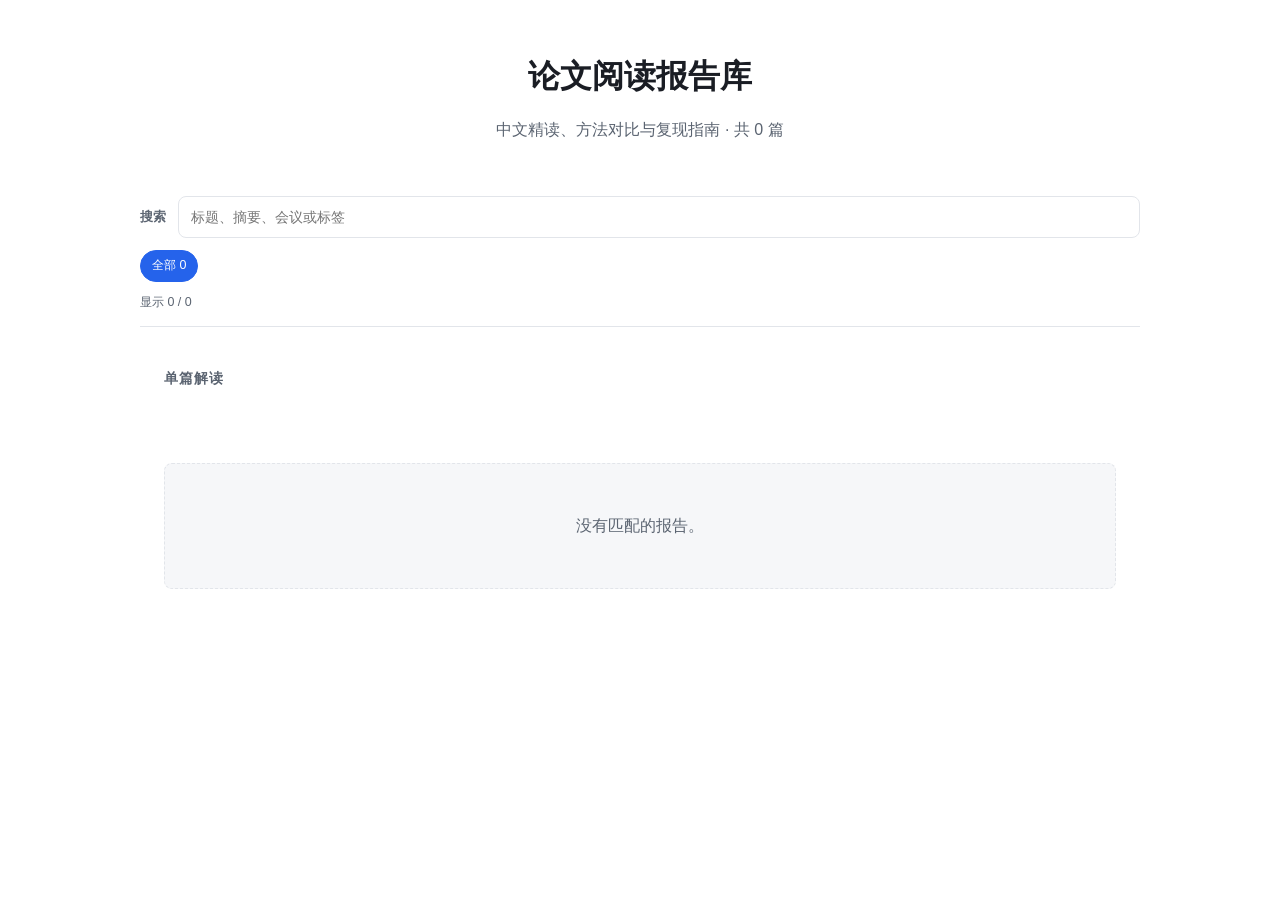
==== index.html @ 9fa0a8b4 "Initialize searchable paper reading reports" ====
<!DOCTYPE html>
<!--
  Generated by scripts/build_index.py from metadata in reports/*.html.
  To edit a report's tags, change its <meta name="paper-tags"> value and rebuild.
-->
<html lang="zh-CN">
<head>
<meta charset="utf-8">
<meta name="viewport" content="width=device-width, initial-scale=1">
<meta name="topic-title" content="论文阅读报告库">
<meta name="topic-description" content="中文精读、方法对比与复现指南">
<title>论文阅读报告库 — Paper Reading 索引</title>
<link rel="stylesheet" href="assets/style.css">
</head>
<body>

<header class="hero">
  <h1>论文阅读报告库</h1>
  <p>中文精读、方法对比与复现指南 · 共 0 篇</p>
</header>

<main class="index-wrap">
  <section class="index-tools" aria-label="报告检索">
    <label class="search-box">
      <span class="search-label">搜索</span>
      <input id="paper-search" type="search" placeholder="标题、摘要、会议或标签" autocomplete="off">
    </label>
    <div class="tag-filters" id="tag-filters" aria-label="按标签筛选"></div>
    <div class="result-count" id="result-count" aria-live="polite"></div>
  </section>

  <section id="comparison-section" hidden>
    <h2 class="section-title">对比解读</h2>
    <div class="card-grid comparison-grid">

    </div>
  </section>

  <section>
    <h2 class="section-title">单篇解读</h2>
    <div class="card-grid" id="paper-grid">

    </div>
    <p class="empty-results" id="empty-results" hidden>没有匹配的报告。</p>
  </section>
</main>

<script>
(() => {
  const cards = [...document.querySelectorAll('#paper-grid .paper-card')];
  const search = document.getElementById('paper-search');
  const filters = document.getElementById('tag-filters');
  const count = document.getElementById('result-count');
  const empty = document.getElementById('empty-results');
  const tagCounts = new Map();
  let activeTag = '';

  const normalize = value => value.trim().toLocaleLowerCase('zh-CN');
  for (const card of cards) {
    card._tags = card.dataset.tags.split('|').map(tag => tag.trim()).filter(Boolean);
    card._search = normalize([
      card.dataset.title,
      card.dataset.summary,
      card.dataset.venue,
      ...card._tags
    ].join(' '));
    for (const tag of card._tags) tagCounts.set(tag, (tagCounts.get(tag) || 0) + 1);
  }

  const makeFilter = (label, tag, total) => {
    const button = document.createElement('button');
    button.type = 'button';
    button.className = 'tag-filter';
    button.dataset.tag = tag;
    button.setAttribute('aria-pressed', tag === '' ? 'true' : 'false');
    button.textContent = `${label} ${total}`;
    button.addEventListener('click', () => {
      activeTag = tag;
      for (const item of filters.children) {
        item.setAttribute('aria-pressed', String(item.dataset.tag === activeTag));
      }
      applyFilters();
    });
    return button;
  };

  filters.appendChild(makeFilter('全部', '', cards.length));
  [...tagCounts.entries()]
    .sort(([a], [b]) => a.localeCompare(b, 'zh-CN'))
    .forEach(([tag, total]) => filters.appendChild(makeFilter(tag, tag, total)));

  function applyFilters() {
    const query = normalize(search.value);
    let visible = 0;
    for (const card of cards) {
      const matchesText = !query || card._search.includes(query);
      const matchesTag = !activeTag || card._tags.includes(activeTag);
      card.hidden = !(matchesText && matchesTag);
      if (!card.hidden) visible += 1;
    }
    count.textContent = `显示 ${visible} / ${cards.length}`;
    empty.hidden = visible !== 0;
  }

  search.addEventListener('input', applyFilters);
  applyFilters();
})();
</script>
</body>
</html>
---- assets/style.css ----
:root {
  --bg: #ffffff;
  --surface: #f6f7f9;
  --surface-2: #eceef2;
  --border: #e2e5ea;
  --text: #1a1d24;
  --text-dim: #5b6471;
  --accent: #2563eb;
  --accent-2: #7c3aed;
  --good: #15803d;
  --warn: #b45309;
  --code-bg: #f4f6f8;
  --max-w: 880px;
  --font: -apple-system, "PingFang SC", "Microsoft YaHei", "Segoe UI", Roboto, Helvetica, Arial, sans-serif;
  --mono: "SF Mono", "JetBrains Mono", Menlo, Consolas, monospace;
}

* { box-sizing: border-box; }

html { scroll-behavior: smooth; }

body {
  margin: 0;
  background: var(--bg);
  color: var(--text);
  font-family: var(--font);
  line-height: 1.75;
  font-size: 16px;
}

/* ---------- Metadata bar (sticky top) ---------- */
.meta-bar {
  position: sticky;
  top: 0;
  z-index: 50;
  background: rgba(255,255,255,0.92);
  backdrop-filter: blur(10px);
  border-bottom: 1px solid var(--border);
  box-shadow: 0 1px 3px rgba(16,24,40,0.04);
  padding: 14px 24px;
}
.meta-bar h1 {
  margin: 0 0 4px;
  font-size: 1.15rem;
  line-height: 1.4;
}
.meta-bar .authors { color: var(--text-dim); font-size: 0.85rem; margin-bottom: 10px; }
.report-tags { display: flex; flex-wrap: wrap; gap: 6px; margin: 8px 0 10px; }
.report-tag {
  display: inline-flex;
  padding: 2px 9px;
  border: 1px solid var(--border);
  border-radius: 999px;
  background: var(--surface);
  color: var(--text-dim);
  font-size: .72rem;
  line-height: 1.5;
}
.meta-links { display: flex; flex-wrap: wrap; gap: 8px; }
.meta-links a {
  display: inline-flex;
  align-items: center;
  gap: 6px;
  padding: 5px 12px;
  border-radius: 8px;
  background: var(--surface-2);
  border: 1px solid var(--border);
  color: var(--accent);
  text-decoration: none;
  font-size: 0.82rem;
  transition: background .15s, border-color .15s;
}
.meta-links a:hover { background: #e3e8f0; border-color: var(--accent); }
.meta-links a.disabled { color: var(--text-dim); pointer-events: none; opacity: .5; }

/* ---------- Layout ---------- */
.wrap { max-width: var(--max-w); margin: 0 auto; padding: 40px 24px 120px; }

h2 {
  font-size: 1.5rem;
  margin: 56px 0 16px;
  padding-bottom: 8px;
  border-bottom: 2px solid var(--border);
  scroll-margin-top: 110px;
}
h3 { font-size: 1.15rem; margin: 32px 0 12px; color: var(--accent); scroll-margin-top: 110px; }

p { margin: 12px 0; }
a { color: var(--accent); }

/* ---------- TL;DR / callouts ---------- */
.tldr, .callout {
  background: var(--surface);
  border: 1px solid var(--border);
  border-left: 4px solid var(--accent);
  border-radius: 10px;
  padding: 16px 20px;
  margin: 20px 0;
}
.callout.warn { border-left-color: var(--warn); }
.callout.good { border-left-color: var(--good); }
.callout .label { font-weight: 600; font-size: .8rem; text-transform: uppercase; letter-spacing: .05em; color: var(--text-dim); }

/* per-section takeaway — skimmable one-liner */
.takeaway {
  margin: 16px 0;
  padding: 10px 16px;
  background: var(--surface-2);
  border-radius: 8px;
  font-size: .92rem;
}
.takeaway::before { content: "💡 本节要点 · "; color: var(--accent); font-weight: 600; }

/* ---------- Code ---------- */
pre {
  background: var(--code-bg);
  border: 1px solid var(--border);
  border-radius: 10px;
  padding: 16px;
  overflow-x: auto;
  font-family: var(--mono);
  font-size: 0.85rem;
  line-height: 1.6;
}
code { font-family: var(--mono); font-size: 0.88em; background: var(--surface-2); padding: 2px 6px; border-radius: 5px; }
pre code { background: none; padding: 0; }

/* ---------- Tables ---------- */
table { width: 100%; border-collapse: collapse; margin: 20px 0; font-size: 0.9rem; }
th, td { padding: 9px 12px; border: 1px solid var(--border); text-align: left; }
th { background: var(--surface-2); font-weight: 600; }
tr:nth-child(even) td { background: var(--surface); }
td.num, th.num { text-align: right; font-variant-numeric: tabular-nums; }
.best { color: var(--good); font-weight: 700; }

/* ---------- Figures ---------- */
figure { margin: 24px 0; text-align: center; }
figure img { max-width: 100%; border-radius: 10px; border: 1px solid var(--border); background: #fff; }
figcaption { color: var(--text-dim); font-size: 0.85rem; margin-top: 10px; }
/* original (English) paper caption, collapsed under the 中文 figcaption */
figcaption details.orig-cap { margin-top: 6px; }
figcaption details.orig-cap summary { cursor: pointer; color: var(--text-dim); font-size: 0.78rem; opacity: 0.8; user-select: none; }
figcaption details.orig-cap summary:hover { opacity: 1; }
figcaption details.orig-cap p { margin: 6px 0 0; font-size: 0.78rem; font-style: italic; color: var(--text-dim); line-height: 1.5; }
.mermaid { background: var(--surface); border: 1px solid var(--border); border-radius: 10px; padding: 20px; margin: 24px 0; text-align: center; }

/* ---------- Equation block ---------- */
.eq { background: var(--surface); border: 1px solid var(--border); border-radius: 10px; padding: 8px 16px; margin: 18px 0; overflow-x: auto; }

/* ---------- TOC (legacy inline, still works) ---------- */
.toc {
  background: var(--surface);
  border: 1px solid var(--border);
  border-radius: 10px;
  padding: 14px 20px;
  margin: 24px 0 40px;
}
.toc strong { font-size: .85rem; color: var(--text-dim); text-transform: uppercase; letter-spacing: .05em; }
.toc ol { margin: 8px 0 0; padding-left: 20px; }
.toc a { text-decoration: none; }
.toc a:hover { text-decoration: underline; }

/* ---------- Floating TOC (sidebar on wide screens) ---------- */
.toc-float {
  position: fixed;
  top: 130px;
  left: max(16px, calc((100vw - var(--max-w)) / 2 - 220px));
  width: 200px;
  max-height: calc(100vh - 160px);
  overflow-y: auto;
  background: var(--surface);
  border: 1px solid var(--border);
  border-radius: 10px;
  padding: 14px 16px;
  font-size: .82rem;
  z-index: 30;
}
.toc-float strong { display: block; font-size: .72rem; color: var(--text-dim); text-transform: uppercase; letter-spacing: .06em; margin-bottom: 8px; }
.toc-float ol { margin: 0; padding-left: 18px; line-height: 1.9; }
.toc-float a { text-decoration: none; color: var(--text-dim); }
.toc-float a:hover { color: var(--accent); text-decoration: underline; }
/* hide the floating TOC when the viewport is too narrow to fit it beside content */
@media (max-width: 1340px) { .toc-float { display: none; } }

/* ---------- Intuition / analogy box (先讲直觉) ---------- */
.intuition {
  background: linear-gradient(0deg, var(--surface), var(--surface));
  border: 1px solid var(--border);
  border-left: 4px solid var(--accent-2);
  border-radius: 10px;
  padding: 14px 20px;
  margin: 20px 0;
}
.intuition .label { font-weight: 600; font-size: .8rem; color: var(--accent-2); margin-bottom: 4px; }
.intuition .label::before { content: "💭 "; }
.intuition p { margin: 6px 0 0; }

/* ---------- Equation card (公式三段式) ---------- */
.eq-card {
  background: var(--surface);
  border: 1px solid var(--border);
  border-radius: 12px;
  padding: 6px 20px 18px;
  margin: 22px 0;
}
.eq-card .eq { background: none; border: none; padding: 8px 0; margin: 8px 0 4px; }
.eq-explain { margin: 0; }
.eq-explain dt {
  font-weight: 600;
  font-size: .82rem;
  color: var(--accent);
  margin-top: 12px;
  text-transform: uppercase;
  letter-spacing: .03em;
}
.eq-explain dd { margin: 4px 0 0; padding-left: 0; }

/* ---------- Notation table ---------- */
table.notation td:first-child, table.notation th:first-child { width: 22%; font-family: var(--mono); }
table.notation td:first-child { color: var(--accent); }

/* ---------- "深入（可跳过）" collapsible (keeps main line readable) ---------- */
details.dig {
  background: var(--surface-2);
  border: 1px dashed var(--border);
  border-radius: 10px;
  padding: 4px 18px;
  margin: 18px 0;
}
details.dig > summary {
  cursor: pointer;
  font-size: .9rem;
  font-weight: 600;
  color: var(--text-dim);
  padding: 10px 0;
  list-style: none;
}
details.dig > summary::-webkit-details-marker { display: none; }
details.dig > summary::before { content: "▸ "; color: var(--accent); }
details.dig[open] > summary::before { content: "▾ "; }
details.dig[open] > summary { border-bottom: 1px solid var(--border); margin-bottom: 10px; }
details.dig > *:not(summary) { font-size: .94rem; }

/* ---------- Bridge sentence (承上启下过渡) ---------- */
.bridge {
  margin: 22px 0;
  padding: 4px 0 4px 16px;
  border-left: 3px solid var(--accent);
  color: var(--text-dim);
  font-style: italic;
}
.bridge::before { content: "↪ "; font-style: normal; color: var(--accent); }

/* ---------- Worked-example walkthrough (走一遍例子) ---------- */
ol.walkthrough { counter-reset: step; list-style: none; padding-left: 0; margin: 20px 0; }
ol.walkthrough .step {
  position: relative;
  background: var(--surface);
  border: 1px solid var(--border);
  border-radius: 10px;
  padding: 14px 18px 14px 52px;
  margin: 10px 0;
}
ol.walkthrough .step::before {
  counter-increment: step;
  content: counter(step);
  position: absolute;
  left: 14px; top: 14px;
  width: 26px; height: 26px;
  background: var(--accent);
  color: #fff;
  border-radius: 50%;
  display: flex; align-items: center; justify-content: center;
  font-size: .82rem; font-weight: 700;
}

/* ---------- Big key numbers (一眼抓住核心结果) ---------- */
.keynum-row { display: flex; flex-wrap: wrap; gap: 16px; margin: 24px 0; }
.keynum {
  flex: 1 1 140px;
  background: var(--surface);
  border: 1px solid var(--border);
  border-top: 3px solid var(--accent);
  border-radius: 12px;
  padding: 18px 16px;
  text-align: center;
}
.keynum .n { font-size: 2.2rem; font-weight: 800; color: var(--accent); line-height: 1.1; font-variant-numeric: tabular-nums; }
.keynum .cap { color: var(--text-dim); font-size: .82rem; margin-top: 6px; }

/* ---------- FAQ ---------- */
.faq details {
  border: 1px solid var(--border);
  border-radius: 10px;
  padding: 4px 18px;
  margin: 10px 0;
  background: var(--surface);
}
.faq summary { cursor: pointer; font-weight: 600; padding: 10px 0; list-style: none; }
.faq summary::-webkit-details-marker { display: none; }
.faq summary::before { content: "❓ "; }
.faq details[open] summary { border-bottom: 1px solid var(--border); margin-bottom: 8px; }
.faq p { margin: 8px 0; }

/* ---------- Glossary ---------- */
dl.glossary { margin: 16px 0; }
dl.glossary dt { font-weight: 700; color: var(--accent); margin-top: 14px; }
dl.glossary dd { margin: 2px 0 0; padding-left: 0; color: var(--text); }

/* ---------- Mermaid caption ---------- */
.mermaid-cap { color: var(--text-dim); font-size: 0.85rem; text-align: center; margin: -12px 0 24px; }

/* ---------- Index page cards ---------- */
.hero { text-align: center; padding: 48px 24px 24px; }
.hero h1 { font-size: 2rem; margin: 0 0 8px; }
.hero p { color: var(--text-dim); }
.index-wrap { max-width: 1048px; margin: 0 auto; padding: 0 24px 80px; }
.index-tools {
  position: sticky;
  top: 0;
  z-index: 20;
  padding: 16px 0 12px;
  background: rgba(255,255,255,.96);
  backdrop-filter: blur(10px);
  border-bottom: 1px solid var(--border);
}
.search-box { display: grid; grid-template-columns: auto minmax(0, 1fr); align-items: center; gap: 12px; }
.search-label { color: var(--text-dim); font-size: .82rem; font-weight: 600; }
.search-box input {
  width: 100%;
  height: 42px;
  border: 1px solid var(--border);
  border-radius: 8px;
  background: var(--bg);
  color: var(--text);
  padding: 0 12px;
  font: inherit;
  font-size: .9rem;
  outline: none;
}
.search-box input:focus { border-color: var(--accent); box-shadow: 0 0 0 3px rgba(37,99,235,.12); }
.tag-filters { display: flex; flex-wrap: wrap; gap: 8px; margin-top: 12px; }
.tag-filter {
  min-height: 32px;
  border: 1px solid var(--border);
  border-radius: 999px;
  background: var(--bg);
  color: var(--text-dim);
  padding: 4px 11px;
  font: inherit;
  font-size: .78rem;
  cursor: pointer;
}
.tag-filter:hover { border-color: var(--accent); color: var(--accent); }
.tag-filter[aria-pressed="true"] { border-color: var(--accent); background: var(--accent); color: #fff; }
.result-count { margin-top: 10px; color: var(--text-dim); font-size: .78rem; font-variant-numeric: tabular-nums; }
.card-grid { max-width: 1000px; margin: 0 auto; padding: 24px; display: grid; grid-template-columns: repeat(auto-fill, minmax(300px,1fr)); gap: 18px; }
.card {
  background: var(--surface);
  border: 1px solid var(--border);
  border-radius: 12px;
  padding: 20px;
  text-decoration: none;
  color: var(--text);
  display: block;
  transition: transform .15s, border-color .15s;
}
.card:hover { transform: translateY(-3px); border-color: var(--accent); box-shadow: 0 6px 18px rgba(16,24,40,0.08); }
.card .tag-list { display: flex; flex-wrap: wrap; gap: 6px; margin-bottom: 10px; }
.card .tag { display: inline-block; font-size: .72rem; color: var(--accent); background: var(--surface-2); padding: 2px 9px; border-radius: 20px; }
.card .tag.cmp { color: var(--accent-2); }
.card h3 { margin: 0 0 8px; color: var(--text); font-size: 1.05rem; }
.card p { color: var(--text-dim); font-size: .88rem; margin: 0; }
.card .venue { color: var(--text-dim); font-size: .78rem; margin-top: 12px; }

.section-title { max-width: 1000px; margin: 40px auto 0; padding: 0 24px; border: 0; color: var(--text-dim); font-size: .85rem; text-transform: uppercase; letter-spacing: .08em; }
.empty-results { margin: 24px; padding: 48px 20px; text-align: center; color: var(--text-dim); background: var(--surface); border: 1px dashed var(--border); border-radius: 8px; }
.paper-card[hidden], .empty-results[hidden], #comparison-section[hidden] { display: none; }

@media (max-width: 640px) {
  .hero { padding: 32px 18px 14px; text-align: left; }
  .hero h1 { font-size: 1.55rem; }
  .index-wrap { padding: 0 14px 56px; }
  .search-box { grid-template-columns: 1fr; gap: 6px; }
  .card-grid { grid-template-columns: 1fr; padding: 18px 0; }
  .section-title { padding: 0; margin-top: 30px; }
}

/* ---------- Comparison ---------- */
.cmp-table th:first-child { background: var(--surface); }
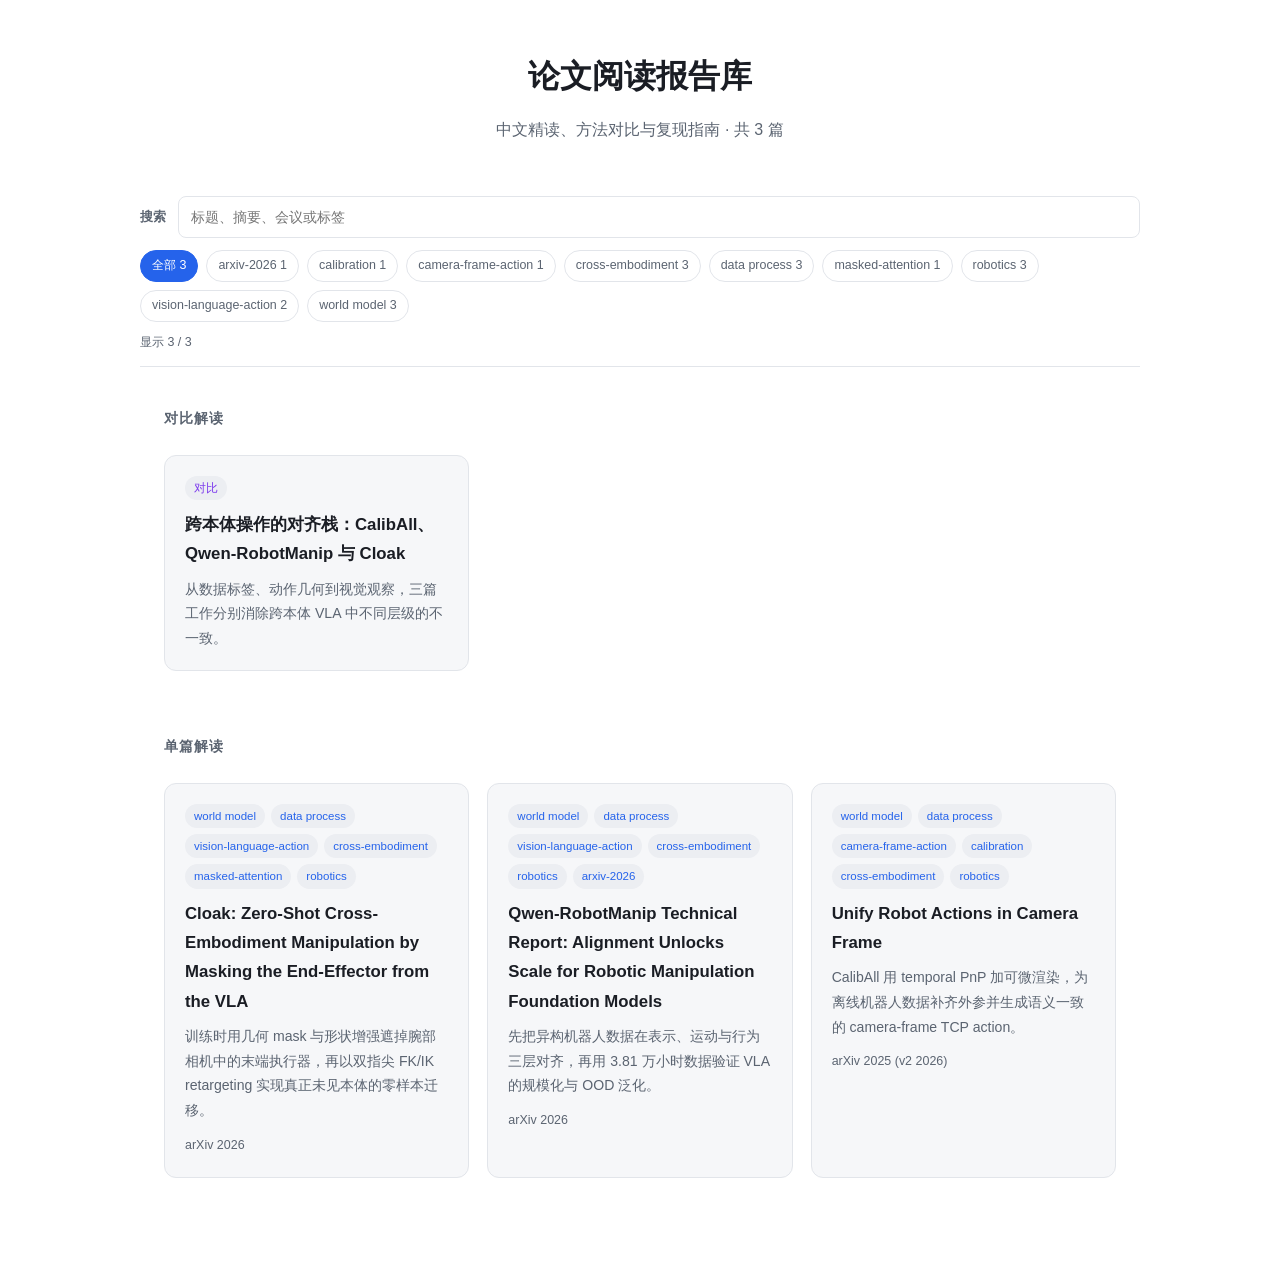
==== commit 08051d25: "Add cross-embodiment manipulation paper reports" ====
--- a/index.html
+++ b/index.html
@@ -16,7 +16,7 @@
 
 <header class="hero">
   <h1>论文阅读报告库</h1>
-  <p>中文精读、方法对比与复现指南 · 共 0 篇</p>
+  <p>中文精读、方法对比与复现指南 · 共 3 篇</p>
 </header>
 
 <main class="index-wrap">
@@ -29,17 +29,50 @@
     <div class="result-count" id="result-count" aria-live="polite"></div>
   </section>
 
-  <section id="comparison-section" hidden>
+  <section id="comparison-section">
     <h2 class="section-title">对比解读</h2>
     <div class="card-grid comparison-grid">
-
+      <a class="card" href="comparisons/alignment-stack-for-cross-embodiment-manipulation.html">
+        <div class="tag-list"><span class="tag cmp">对比</span></div>
+        <h3>跨本体操作的对齐栈：CalibAll、Qwen-RobotManip 与 Cloak</h3>
+        <p>从数据标签、动作几何到视觉观察，三篇工作分别消除跨本体 VLA 中不同层级的不一致。</p>
+      </a>
     </div>
   </section>
 
   <section>
     <h2 class="section-title">单篇解读</h2>
     <div class="card-grid" id="paper-grid">
-
+      <a class="card paper-card" href="reports/cloak-zero-shot-cross-embodiment.html"
+         data-title="Cloak: Zero-Shot Cross-Embodiment Manipulation by Masking the End-Effector from the VLA"
+         data-summary="训练时用几何 mask 与形状增强遮掉腕部相机中的末端执行器，再以双指尖 FK/IK retargeting 实现真正未见本体的零样本迁移。"
+         data-venue="arXiv 2026"
+         data-tags="world model|data process|vision-language-action|cross-embodiment|masked-attention|robotics">
+        <div class="tag-list"><span class="tag">world model</span><span class="tag">data process</span><span class="tag">vision-language-action</span><span class="tag">cross-embodiment</span><span class="tag">masked-attention</span><span class="tag">robotics</span></div>
+        <h3>Cloak: Zero-Shot Cross-Embodiment Manipulation by Masking the End-Effector from the VLA</h3>
+        <p>训练时用几何 mask 与形状增强遮掉腕部相机中的末端执行器，再以双指尖 FK/IK retargeting 实现真正未见本体的零样本迁移。</p>
+        <div class="venue">arXiv 2026</div>
+      </a>
+      <a class="card paper-card" href="reports/qwen-robotmanip.html"
+         data-title="Qwen-RobotManip Technical Report: Alignment Unlocks Scale for Robotic Manipulation Foundation Models"
+         data-summary="先把异构机器人数据在表示、运动与行为三层对齐，再用 3.81 万小时数据验证 VLA 的规模化与 OOD 泛化。"
+         data-venue="arXiv 2026"
+         data-tags="world model|data process|vision-language-action|cross-embodiment|robotics|arxiv-2026">
+        <div class="tag-list"><span class="tag">world model</span><span class="tag">data process</span><span class="tag">vision-language-action</span><span class="tag">cross-embodiment</span><span class="tag">robotics</span><span class="tag">arxiv-2026</span></div>
+        <h3>Qwen-RobotManip Technical Report: Alignment Unlocks Scale for Robotic Manipulation Foundation Models</h3>
+        <p>先把异构机器人数据在表示、运动与行为三层对齐，再用 3.81 万小时数据验证 VLA 的规模化与 OOD 泛化。</p>
+        <div class="venue">arXiv 2026</div>
+      </a>
+      <a class="card paper-card" href="reports/unify-robot-actions-camera-frame.html"
+         data-title="Unify Robot Actions in Camera Frame"
+         data-summary="CalibAll 用 temporal PnP 加可微渲染，为离线机器人数据补齐外参并生成语义一致的 camera-frame TCP action。"
+         data-venue="arXiv 2025 (v2 2026)"
+         data-tags="world model|data process|camera-frame-action|calibration|cross-embodiment|robotics">
+        <div class="tag-list"><span class="tag">world model</span><span class="tag">data process</span><span class="tag">camera-frame-action</span><span class="tag">calibration</span><span class="tag">cross-embodiment</span><span class="tag">robotics</span></div>
+        <h3>Unify Robot Actions in Camera Frame</h3>
+        <p>CalibAll 用 temporal PnP 加可微渲染，为离线机器人数据补齐外参并生成语义一致的 camera-frame TCP action。</p>
+        <div class="venue">arXiv 2025 (v2 2026)</div>
+      </a>
     </div>
     <p class="empty-results" id="empty-results" hidden>没有匹配的报告。</p>
   </section>
--- a/assets/style.css
+++ b/assets/style.css
@@ -132,6 +132,14 @@
 tr:nth-child(even) td { background: var(--surface); }
 td.num, th.num { text-align: right; font-variant-numeric: tabular-nums; }
 .best { color: var(--good); font-weight: 700; }
+.table-scroll { width: 100%; overflow-x: auto; margin: 20px 0; }
+.table-scroll table { min-width: 680px; margin: 0; }
+.source-note { color: var(--text-dim); font-size: .82rem; }
+.claim-label { display: inline-block; margin-right: 6px; color: var(--accent); font-weight: 700; font-size: .8rem; }
+.verdict { border-top: 3px solid var(--text); background: var(--surface); padding: 18px 20px; margin: 24px 0; }
+.resource-status { display: grid; grid-template-columns: 150px minmax(0, 1fr); gap: 8px 14px; margin: 18px 0; }
+.resource-status dt { color: var(--text-dim); font-weight: 600; }
+.resource-status dd { margin: 0; }
 
 /* ---------- Figures ---------- */
 figure { margin: 24px 0; text-align: center; }
@@ -384,6 +392,8 @@
   .search-box { grid-template-columns: 1fr; gap: 6px; }
   .card-grid { grid-template-columns: 1fr; padding: 18px 0; }
   .section-title { padding: 0; margin-top: 30px; }
+  .resource-status { grid-template-columns: 1fr; gap: 2px; }
+  .resource-status dd { margin-bottom: 8px; }
 }
 
 /* ---------- Comparison ---------- */
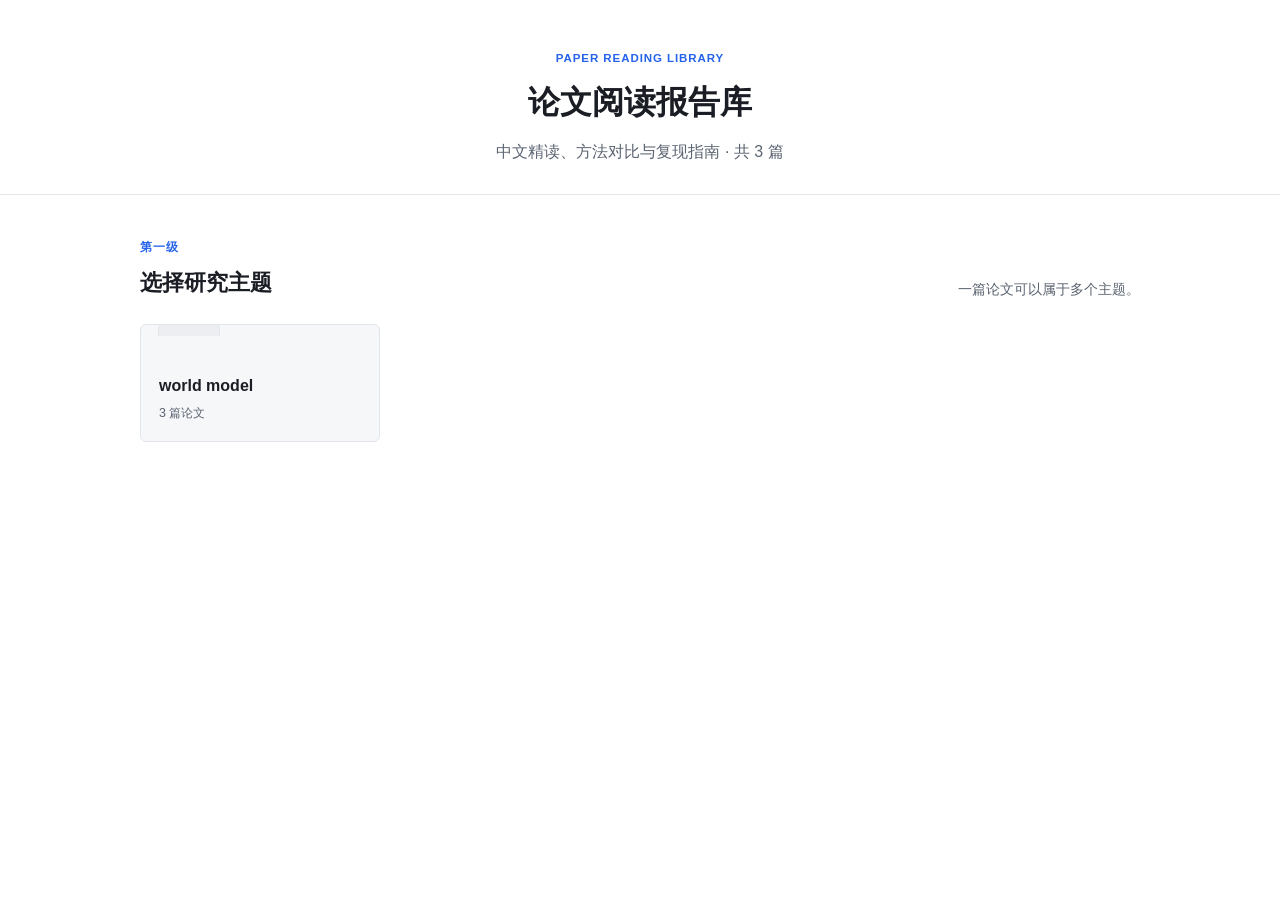
==== commit f4449f1c: "Add two-level paper taxonomy" ====
--- a/index.html
+++ b/index.html
@@ -1,142 +1,342 @@
 <!DOCTYPE html>
-<!--
-  Generated by scripts/build_index.py from metadata in reports/*.html.
-  To edit a report's tags, change its <meta name="paper-tags"> value and rebuild.
--->
+<!-- Generated by build_index.py from reports/*.html metadata. -->
 <html lang="zh-CN">
 <head>
 <meta charset="utf-8">
 <meta name="viewport" content="width=device-width, initial-scale=1">
 <meta name="topic-title" content="论文阅读报告库">
 <meta name="topic-description" content="中文精读、方法对比与复现指南">
-<title>论文阅读报告库 — Paper Reading 索引</title>
+<meta name="source-repository" content="zheyuanliu233/paper-reading-reports">
+<title>论文阅读报告库 — Paper Reading</title>
 <link rel="stylesheet" href="assets/style.css">
 </head>
 <body>
 
 <header class="hero">
+  <p class="eyebrow">Paper Reading Library</p>
   <h1>论文阅读报告库</h1>
   <p>中文精读、方法对比与复现指南 · 共 3 篇</p>
 </header>
 
 <main class="index-wrap">
-  <section class="index-tools" aria-label="报告检索">
-    <label class="search-box">
-      <span class="search-label">搜索</span>
-      <input id="paper-search" type="search" placeholder="标题、摘要、会议或标签" autocomplete="off">
-    </label>
-    <div class="tag-filters" id="tag-filters" aria-label="按标签筛选"></div>
-    <div class="result-count" id="result-count" aria-live="polite"></div>
+  <section id="topic-home" aria-labelledby="topic-home-title">
+    <div class="section-heading">
+      <div>
+        <p class="section-kicker">第一级</p>
+        <h2 id="topic-home-title">选择研究主题</h2>
+      </div>
+      <p>一篇论文可以属于多个主题。</p>
+    </div>
+    <div class="topic-grid" id="topic-grid">
+      <button class="topic-folder" type="button" data-topic="world model"><span class="folder-tab"></span><strong>world model</strong><span>3 篇论文</span></button>
+    </div>
   </section>
 
-  <section id="comparison-section">
-    <h2 class="section-title">对比解读</h2>
-    <div class="card-grid comparison-grid">
-      <a class="card" href="comparisons/alignment-stack-for-cross-embodiment-manipulation.html">
-        <div class="tag-list"><span class="tag cmp">对比</span></div>
-        <h3>跨本体操作的对齐栈：CalibAll、Qwen-RobotManip 与 Cloak</h3>
-        <p>从数据标签、动作几何到视觉观察，三篇工作分别消除跨本体 VLA 中不同层级的不一致。</p>
-      </a>
-    </div>
-  </section>
-
-  <section>
-    <h2 class="section-title">单篇解读</h2>
-    <div class="card-grid" id="paper-grid">
-      <a class="card paper-card" href="reports/cloak-zero-shot-cross-embodiment.html"
-         data-title="Cloak: Zero-Shot Cross-Embodiment Manipulation by Masking the End-Effector from the VLA"
-         data-summary="训练时用几何 mask 与形状增强遮掉腕部相机中的末端执行器，再以双指尖 FK/IK retargeting 实现真正未见本体的零样本迁移。"
-         data-venue="arXiv 2026"
-         data-tags="world model|data process|vision-language-action|cross-embodiment|masked-attention|robotics">
-        <div class="tag-list"><span class="tag">world model</span><span class="tag">data process</span><span class="tag">vision-language-action</span><span class="tag">cross-embodiment</span><span class="tag">masked-attention</span><span class="tag">robotics</span></div>
-        <h3>Cloak: Zero-Shot Cross-Embodiment Manipulation by Masking the End-Effector from the VLA</h3>
-        <p>训练时用几何 mask 与形状增强遮掉腕部相机中的末端执行器，再以双指尖 FK/IK retargeting 实现真正未见本体的零样本迁移。</p>
-        <div class="venue">arXiv 2026</div>
-      </a>
-      <a class="card paper-card" href="reports/qwen-robotmanip.html"
-         data-title="Qwen-RobotManip Technical Report: Alignment Unlocks Scale for Robotic Manipulation Foundation Models"
-         data-summary="先把异构机器人数据在表示、运动与行为三层对齐，再用 3.81 万小时数据验证 VLA 的规模化与 OOD 泛化。"
-         data-venue="arXiv 2026"
-         data-tags="world model|data process|vision-language-action|cross-embodiment|robotics|arxiv-2026">
-        <div class="tag-list"><span class="tag">world model</span><span class="tag">data process</span><span class="tag">vision-language-action</span><span class="tag">cross-embodiment</span><span class="tag">robotics</span><span class="tag">arxiv-2026</span></div>
-        <h3>Qwen-RobotManip Technical Report: Alignment Unlocks Scale for Robotic Manipulation Foundation Models</h3>
-        <p>先把异构机器人数据在表示、运动与行为三层对齐，再用 3.81 万小时数据验证 VLA 的规模化与 OOD 泛化。</p>
-        <div class="venue">arXiv 2026</div>
-      </a>
-      <a class="card paper-card" href="reports/unify-robot-actions-camera-frame.html"
-         data-title="Unify Robot Actions in Camera Frame"
-         data-summary="CalibAll 用 temporal PnP 加可微渲染，为离线机器人数据补齐外参并生成语义一致的 camera-frame TCP action。"
-         data-venue="arXiv 2025 (v2 2026)"
-         data-tags="world model|data process|camera-frame-action|calibration|cross-embodiment|robotics">
-        <div class="tag-list"><span class="tag">world model</span><span class="tag">data process</span><span class="tag">camera-frame-action</span><span class="tag">calibration</span><span class="tag">cross-embodiment</span><span class="tag">robotics</span></div>
-        <h3>Unify Robot Actions in Camera Frame</h3>
-        <p>CalibAll 用 temporal PnP 加可微渲染，为离线机器人数据补齐外参并生成语义一致的 camera-frame TCP action。</p>
-        <div class="venue">arXiv 2025 (v2 2026)</div>
-      </a>
-    </div>
-    <p class="empty-results" id="empty-results" hidden>没有匹配的报告。</p>
+  <section id="topic-view" hidden aria-labelledby="active-topic-title">
+    <nav class="breadcrumbs" aria-label="当前位置">
+      <button id="back-to-topics" type="button">所有主题</button>
+      <span>/</span>
+      <strong id="active-topic-title"></strong>
+    </nav>
+
+    <div class="topic-toolbar">
+      <label class="search-box">
+        <span class="search-label">搜索论文</span>
+        <input id="paper-search" type="search" placeholder="标题、摘要、会议或方法标签" autocomplete="off">
+      </label>
+      <div>
+        <p class="filter-label">第二级：方法标签</p>
+        <div class="tag-filters" id="tag-filters" aria-label="按方法标签筛选"></div>
+      </div>
+      <div class="toolbar-footer">
+        <span class="result-count" id="result-count" aria-live="polite"></span>
+        <button id="export-edits" class="text-command" type="button">导出本地分类修改</button>
+      </div>
+    </div>
+
+    <div class="paper-grid" id="paper-grid">
+      <article class="paper-card"
+        data-slug="cloak-zero-shot-cross-embodiment"
+        data-title="Cloak: Zero-Shot Cross-Embodiment Manipulation by Masking the End-Effector from the VLA"
+        data-summary="训练时用几何 mask 与形状增强遮掉腕部相机中的末端执行器，再以双指尖 FK/IK retargeting 实现真正未见本体的零样本迁移。"
+        data-venue="arXiv 2026"
+        data-topics="world model"
+        data-tags="data process|vision-language-action|cross-embodiment|masked-attention|robotics"
+        data-edit-url="https://github.com/zheyuanliu233/paper-reading-reports/edit/main/reports/cloak-zero-shot-cross-embodiment.html">
+        <a class="paper-card-link" href="reports/cloak-zero-shot-cross-embodiment.html">
+          <div class="tag-list"><span class="tag">data process</span><span class="tag">vision-language-action</span><span class="tag">cross-embodiment</span><span class="tag">masked-attention</span><span class="tag">robotics</span></div>
+          <h3>Cloak: Zero-Shot Cross-Embodiment Manipulation by Masking the End-Effector from the VLA</h3>
+          <p>训练时用几何 mask 与形状增强遮掉腕部相机中的末端执行器，再以双指尖 FK/IK retargeting 实现真正未见本体的零样本迁移。</p>
+          <div class="venue">arXiv 2026</div>
+        </a>
+        <button class="edit-taxonomy" type="button" aria-label="编辑 Cloak: Zero-Shot Cross-Embodiment Manipulation by Masking the End-Effector from the VLA 的分类和标签">编辑分类</button>
+      </article>
+      <article class="paper-card"
+        data-slug="qwen-robotmanip"
+        data-title="Qwen-RobotManip Technical Report: Alignment Unlocks Scale for Robotic Manipulation Foundation Models"
+        data-summary="先把异构机器人数据在表示、运动与行为三层对齐，再用 3.81 万小时数据验证 VLA 的规模化与 OOD 泛化。"
+        data-venue="arXiv 2026"
+        data-topics="world model"
+        data-tags="data process|vision-language-action|cross-embodiment|robotics|scaling"
+        data-edit-url="https://github.com/zheyuanliu233/paper-reading-reports/edit/main/reports/qwen-robotmanip.html">
+        <a class="paper-card-link" href="reports/qwen-robotmanip.html">
+          <div class="tag-list"><span class="tag">data process</span><span class="tag">vision-language-action</span><span class="tag">cross-embodiment</span><span class="tag">robotics</span><span class="tag">scaling</span></div>
+          <h3>Qwen-RobotManip Technical Report: Alignment Unlocks Scale for Robotic Manipulation Foundation Models</h3>
+          <p>先把异构机器人数据在表示、运动与行为三层对齐，再用 3.81 万小时数据验证 VLA 的规模化与 OOD 泛化。</p>
+          <div class="venue">arXiv 2026</div>
+        </a>
+        <button class="edit-taxonomy" type="button" aria-label="编辑 Qwen-RobotManip Technical Report: Alignment Unlocks Scale for Robotic Manipulation Foundation Models 的分类和标签">编辑分类</button>
+      </article>
+      <article class="paper-card"
+        data-slug="unify-robot-actions-camera-frame"
+        data-title="Unify Robot Actions in Camera Frame"
+        data-summary="CalibAll 用 temporal PnP 加可微渲染，为离线机器人数据补齐外参并生成语义一致的 camera-frame TCP action。"
+        data-venue="arXiv 2025 (v2 2026)"
+        data-topics="world model"
+        data-tags="data process|camera-frame-action|calibration|cross-embodiment|robotics"
+        data-edit-url="https://github.com/zheyuanliu233/paper-reading-reports/edit/main/reports/unify-robot-actions-camera-frame.html">
+        <a class="paper-card-link" href="reports/unify-robot-actions-camera-frame.html">
+          <div class="tag-list"><span class="tag">data process</span><span class="tag">camera-frame-action</span><span class="tag">calibration</span><span class="tag">cross-embodiment</span><span class="tag">robotics</span></div>
+          <h3>Unify Robot Actions in Camera Frame</h3>
+          <p>CalibAll 用 temporal PnP 加可微渲染，为离线机器人数据补齐外参并生成语义一致的 camera-frame TCP action。</p>
+          <div class="venue">arXiv 2025 (v2 2026)</div>
+        </a>
+        <button class="edit-taxonomy" type="button" aria-label="编辑 Unify Robot Actions in Camera Frame 的分类和标签">编辑分类</button>
+      </article>
+    </div>
+    <p class="empty-results" id="empty-results" hidden>当前主题下没有匹配的论文。</p>
   </section>
 </main>
 
+<dialog class="taxonomy-dialog" id="taxonomy-dialog">
+  <form method="dialog" id="taxonomy-form">
+    <div class="dialog-heading">
+      <div>
+        <p class="section-kicker">编辑分类</p>
+        <h2 id="taxonomy-paper-title">论文</h2>
+      </div>
+      <button class="icon-button" value="cancel" aria-label="关闭" title="关闭">×</button>
+    </div>
+    <label>
+      <span>一级主题</span>
+      <input id="taxonomy-topics" type="text" placeholder="world model, video, rl, llm">
+      <small>可填写多个，用逗号分隔。</small>
+    </label>
+    <label>
+      <span>二级方法标签</span>
+      <input id="taxonomy-tags" type="text" placeholder="data process, theory, distill">
+      <small>用于当前主题内筛选。</small>
+    </label>
+    <p class="local-note">“保存到本浏览器”只影响当前设备。永久修改请打开 GitHub 源文件，将值写入 <code>paper-topics</code> 和 <code>paper-tags</code>。</p>
+    <div class="dialog-actions">
+      <button id="reset-taxonomy" class="secondary-command" type="button">撤销本地修改</button>
+      <a id="edit-on-github" class="secondary-command" href="#" target="_blank" rel="noreferrer">在 GitHub 永久修改</a>
+      <button id="save-taxonomy" class="primary-command" type="button">保存到本浏览器</button>
+    </div>
+  </form>
+</dialog>
+
 <script>
 (() => {
-  const cards = [...document.querySelectorAll('#paper-grid .paper-card')];
+  const STORAGE_KEY = 'paper-reading-taxonomy-v2';
+  const splitValues = value => [...new Set(value.split(/[,，;；|]/).map(item => item.trim()).filter(Boolean))];
+  const normalize = value => value.trim().toLocaleLowerCase('zh-CN');
+  const topicHome = document.getElementById('topic-home');
+  const topicView = document.getElementById('topic-view');
+  const topicGrid = document.getElementById('topic-grid');
+  const activeTopicTitle = document.getElementById('active-topic-title');
+  const backButton = document.getElementById('back-to-topics');
   const search = document.getElementById('paper-search');
   const filters = document.getElementById('tag-filters');
   const count = document.getElementById('result-count');
   const empty = document.getElementById('empty-results');
-  const tagCounts = new Map();
+  const cards = [...document.querySelectorAll('.paper-card')];
+  const dialog = document.getElementById('taxonomy-dialog');
+  const dialogTitle = document.getElementById('taxonomy-paper-title');
+  const topicsInput = document.getElementById('taxonomy-topics');
+  const tagsInput = document.getElementById('taxonomy-tags');
+  const githubEdit = document.getElementById('edit-on-github');
+  let activeTopic = '';
   let activeTag = '';
-
-  const normalize = value => value.trim().toLocaleLowerCase('zh-CN');
+  let editingCard = null;
+  let overrides = {};
+
+  try { overrides = JSON.parse(localStorage.getItem(STORAGE_KEY) || '{}'); } catch (_) { overrides = {}; }
+
   for (const card of cards) {
-    card._tags = card.dataset.tags.split('|').map(tag => tag.trim()).filter(Boolean);
-    card._search = normalize([
-      card.dataset.title,
-      card.dataset.summary,
-      card.dataset.venue,
-      ...card._tags
-    ].join(' '));
-    for (const tag of card._tags) tagCounts.set(tag, (tagCounts.get(tag) || 0) + 1);
-  }
-
-  const makeFilter = (label, tag, total) => {
+    const override = overrides[card.dataset.slug];
+    if (override) {
+      card.dataset.topics = override.topics.join('|');
+      card.dataset.tags = override.tags.join('|');
+      card.classList.add('locally-edited');
+    }
+    hydrateCard(card);
+  }
+
+  function hydrateCard(card) {
+    card._topics = card.dataset.topics.split('|').map(item => item.trim()).filter(Boolean);
+    card._tags = card.dataset.tags.split('|').map(item => item.trim()).filter(Boolean);
+    card._search = normalize([card.dataset.title, card.dataset.summary, card.dataset.venue, ...card._tags].join(' '));
+    const tagList = card.querySelector('.tag-list');
+    tagList.replaceChildren(...card._tags.map(tag => {
+      const item = document.createElement('span');
+      item.className = 'tag';
+      item.textContent = tag;
+      return item;
+    }));
+  }
+
+  function topicCounts() {
+    const result = new Map();
+    for (const card of cards) {
+      for (const topic of card._topics) result.set(topic, (result.get(topic) || 0) + 1);
+    }
+    return result;
+  }
+
+  function renderTopics() {
+    const counts = topicCounts();
+    topicGrid.replaceChildren(...[...counts.entries()]
+      .sort(([a], [b]) => a.localeCompare(b, 'zh-CN'))
+      .map(([topic, total]) => {
+        const button = document.createElement('button');
+        button.className = 'topic-folder';
+        button.type = 'button';
+        button.dataset.topic = topic;
+        button.innerHTML = '<span class="folder-tab"></span>';
+        const name = document.createElement('strong');
+        name.textContent = topic;
+        const meta = document.createElement('span');
+        meta.textContent = `${total} 篇论文`;
+        button.append(name, meta);
+        button.addEventListener('click', () => openTopic(topic));
+        return button;
+      }));
+  }
+
+  function openTopic(topic) {
+    activeTopic = topic;
+    activeTag = '';
+    search.value = '';
+    topicHome.hidden = true;
+    topicView.hidden = false;
+    activeTopicTitle.textContent = topic;
+    history.replaceState(null, '', `#topic=${encodeURIComponent(topic)}`);
+    renderTagFilters();
+    applyFilters();
+    window.scrollTo({top: 0, behavior: 'smooth'});
+  }
+
+  function closeTopic() {
+    activeTopic = '';
+    activeTag = '';
+    topicView.hidden = true;
+    topicHome.hidden = false;
+    history.replaceState(null, '', location.pathname + location.search);
+    renderTopics();
+  }
+
+  function renderTagFilters() {
+    const topicCards = cards.filter(card => card._topics.includes(activeTopic));
+    const tagCounts = new Map();
+    for (const card of topicCards) {
+      for (const tag of card._tags) tagCounts.set(tag, (tagCounts.get(tag) || 0) + 1);
+    }
+    filters.replaceChildren(makeFilter('全部', '', topicCards.length), ...[...tagCounts.entries()]
+      .sort(([a], [b]) => a.localeCompare(b, 'zh-CN'))
+      .map(([tag, total]) => makeFilter(tag, tag, total)));
+  }
+
+  function makeFilter(label, tag, total) {
     const button = document.createElement('button');
     button.type = 'button';
     button.className = 'tag-filter';
     button.dataset.tag = tag;
-    button.setAttribute('aria-pressed', tag === '' ? 'true' : 'false');
+    button.setAttribute('aria-pressed', String(tag === activeTag));
     button.textContent = `${label} ${total}`;
     button.addEventListener('click', () => {
       activeTag = tag;
-      for (const item of filters.children) {
-        item.setAttribute('aria-pressed', String(item.dataset.tag === activeTag));
-      }
+      for (const item of filters.children) item.setAttribute('aria-pressed', String(item.dataset.tag === tag));
       applyFilters();
     });
     return button;
-  };
-
-  filters.appendChild(makeFilter('全部', '', cards.length));
-  [...tagCounts.entries()]
-    .sort(([a], [b]) => a.localeCompare(b, 'zh-CN'))
-    .forEach(([tag, total]) => filters.appendChild(makeFilter(tag, tag, total)));
+  }
 
   function applyFilters() {
     const query = normalize(search.value);
     let visible = 0;
     for (const card of cards) {
+      const matchesTopic = card._topics.includes(activeTopic);
+      const matchesTag = !activeTag || card._tags.includes(activeTag);
       const matchesText = !query || card._search.includes(query);
-      const matchesTag = !activeTag || card._tags.includes(activeTag);
-      card.hidden = !(matchesText && matchesTag);
+      card.hidden = !(matchesTopic && matchesTag && matchesText);
       if (!card.hidden) visible += 1;
     }
-    count.textContent = `显示 ${visible} / ${cards.length}`;
+    count.textContent = `显示 ${visible} 篇`;
     empty.hidden = visible !== 0;
   }
 
+  function openEditor(card) {
+    editingCard = card;
+    dialogTitle.textContent = card.dataset.title;
+    topicsInput.value = card._topics.join(', ');
+    tagsInput.value = card._tags.join(', ');
+    githubEdit.href = card.dataset.editUrl || '#';
+    githubEdit.hidden = !card.dataset.editUrl;
+    dialog.showModal();
+  }
+
+  function saveEditor() {
+    if (!editingCard) return;
+    const topics = splitValues(topicsInput.value);
+    const tags = splitValues(tagsInput.value);
+    if (!topics.length) {
+      topicsInput.setCustomValidity('至少填写一个一级主题');
+      topicsInput.reportValidity();
+      return;
+    }
+    topicsInput.setCustomValidity('');
+    overrides[editingCard.dataset.slug] = {topics, tags};
+    localStorage.setItem(STORAGE_KEY, JSON.stringify(overrides));
+    editingCard.dataset.topics = topics.join('|');
+    editingCard.dataset.tags = tags.join('|');
+    editingCard.classList.add('locally-edited');
+    hydrateCard(editingCard);
+    renderTopics();
+    if (!editingCard._topics.includes(activeTopic)) closeTopic();
+    else { renderTagFilters(); applyFilters(); }
+    dialog.close();
+  }
+
+  function resetEditor() {
+    if (!editingCard) return;
+    delete overrides[editingCard.dataset.slug];
+    localStorage.setItem(STORAGE_KEY, JSON.stringify(overrides));
+    location.reload();
+  }
+
+  function exportEdits() {
+    const payload = JSON.stringify(overrides, null, 2);
+    const blob = new Blob([payload], {type: 'application/json'});
+    const link = document.createElement('a');
+    link.href = URL.createObjectURL(blob);
+    link.download = 'paper-taxonomy-overrides.json';
+    link.click();
+    URL.revokeObjectURL(link.href);
+  }
+
+  for (const button of document.querySelectorAll('.edit-taxonomy')) {
+    button.addEventListener('click', event => openEditor(event.currentTarget.closest('.paper-card')));
+  }
+  backButton.addEventListener('click', closeTopic);
   search.addEventListener('input', applyFilters);
-  applyFilters();
+  document.getElementById('save-taxonomy').addEventListener('click', saveEditor);
+  document.getElementById('reset-taxonomy').addEventListener('click', resetEditor);
+  document.getElementById('export-edits').addEventListener('click', exportEdits);
+
+  renderTopics();
+  const initialTopic = new URLSearchParams(location.hash.slice(1)).get('topic');
+  if (initialTopic && topicCounts().has(initialTopic)) openTopic(initialTopic);
 })();
 </script>
 </body>
--- a/assets/style.css
+++ b/assets/style.css
@@ -72,6 +72,26 @@
 }
 .meta-links a:hover { background: #e3e8f0; border-color: var(--accent); }
 .meta-links a.disabled { color: var(--text-dim); pointer-events: none; opacity: .5; }
+.related-comparisons {
+  display: flex;
+  flex-wrap: wrap;
+  align-items: center;
+  gap: 8px;
+  margin-top: 10px;
+  padding-top: 10px;
+  border-top: 1px solid var(--border);
+}
+.related-comparisons span { color: var(--text-dim); font-size: .76rem; font-weight: 600; }
+.related-comparisons a {
+  color: var(--accent-2);
+  font-size: .78rem;
+  text-decoration: none;
+  padding: 3px 9px;
+  border: 1px solid #ddd6fe;
+  border-radius: 6px;
+  background: #f5f3ff;
+}
+.related-comparisons a:hover { border-color: var(--accent-2); }
 
 /* ---------- Layout ---------- */
 .wrap { max-width: var(--max-w); margin: 0 auto; padding: 40px 24px 120px; }
@@ -318,20 +338,41 @@
 /* ---------- Mermaid caption ---------- */
 .mermaid-cap { color: var(--text-dim); font-size: 0.85rem; text-align: center; margin: -12px 0 24px; }
 
-/* ---------- Index page cards ---------- */
-.hero { text-align: center; padding: 48px 24px 24px; }
+/* ---------- Two-level paper library ---------- */
+.hero { text-align: center; padding: 48px 24px 28px; border-bottom: 1px solid var(--border); }
+.hero .eyebrow, .section-kicker { margin: 0 0 6px; color: var(--accent); font-size: .72rem; font-weight: 700; text-transform: uppercase; letter-spacing: .08em; }
 .hero h1 { font-size: 2rem; margin: 0 0 8px; }
-.hero p { color: var(--text-dim); }
-.index-wrap { max-width: 1048px; margin: 0 auto; padding: 0 24px 80px; }
-.index-tools {
-  position: sticky;
-  top: 0;
-  z-index: 20;
-  padding: 16px 0 12px;
-  background: rgba(255,255,255,.96);
-  backdrop-filter: blur(10px);
-  border-bottom: 1px solid var(--border);
-}
+.hero > p:last-child { color: var(--text-dim); margin: 0; }
+.index-wrap { max-width: 1048px; margin: 0 auto; padding: 42px 24px 80px; }
+.section-heading { display: flex; align-items: end; justify-content: space-between; gap: 24px; margin-bottom: 22px; }
+.section-heading h2, .dialog-heading h2 { border: 0; padding: 0; margin: 0; font-size: 1.4rem; }
+.section-heading > p { color: var(--text-dim); font-size: .86rem; margin: 0; }
+.topic-grid { display: grid; grid-template-columns: repeat(auto-fill, minmax(220px, 1fr)); gap: 14px; }
+.topic-folder {
+  position: relative;
+  min-height: 118px;
+  display: flex;
+  flex-direction: column;
+  align-items: flex-start;
+  justify-content: flex-end;
+  gap: 3px;
+  padding: 26px 18px 17px;
+  border: 1px solid var(--border);
+  border-radius: 6px;
+  background: var(--surface);
+  color: var(--text);
+  text-align: left;
+  font: inherit;
+  cursor: pointer;
+  transition: border-color .15s, transform .15s, box-shadow .15s;
+}
+.topic-folder:hover { transform: translateY(-2px); border-color: var(--accent); box-shadow: 0 5px 16px rgba(16,24,40,.07); }
+.folder-tab { position: absolute; top: -1px; left: 17px; width: 62px; height: 12px; border: 1px solid var(--border); border-bottom: 0; border-radius: 5px 5px 0 0; background: var(--surface-2); }
+.topic-folder strong { font-size: 1rem; }
+.topic-folder > span:last-child { color: var(--text-dim); font-size: .78rem; }
+.breadcrumbs { display: flex; align-items: center; gap: 9px; color: var(--text-dim); margin-bottom: 20px; font-size: .82rem; }
+.breadcrumbs button { border: 0; padding: 0; background: none; color: var(--accent); font: inherit; cursor: pointer; }
+.topic-toolbar { position: sticky; top: 0; z-index: 20; padding: 14px 0 12px; background: rgba(255,255,255,.96); backdrop-filter: blur(10px); border-bottom: 1px solid var(--border); }
 .search-box { display: grid; grid-template-columns: auto minmax(0, 1fr); align-items: center; gap: 12px; }
 .search-label { color: var(--text-dim); font-size: .82rem; font-weight: 600; }
 .search-box input {
@@ -347,6 +388,7 @@
   outline: none;
 }
 .search-box input:focus { border-color: var(--accent); box-shadow: 0 0 0 3px rgba(37,99,235,.12); }
+.filter-label { margin: 13px 0 6px; color: var(--text-dim); font-size: .76rem; font-weight: 600; }
 .tag-filters { display: flex; flex-wrap: wrap; gap: 8px; margin-top: 12px; }
 .tag-filter {
   min-height: 32px;
@@ -361,37 +403,55 @@
 }
 .tag-filter:hover { border-color: var(--accent); color: var(--accent); }
 .tag-filter[aria-pressed="true"] { border-color: var(--accent); background: var(--accent); color: #fff; }
-.result-count { margin-top: 10px; color: var(--text-dim); font-size: .78rem; font-variant-numeric: tabular-nums; }
-.card-grid { max-width: 1000px; margin: 0 auto; padding: 24px; display: grid; grid-template-columns: repeat(auto-fill, minmax(300px,1fr)); gap: 18px; }
-.card {
-  background: var(--surface);
-  border: 1px solid var(--border);
-  border-radius: 12px;
-  padding: 20px;
-  text-decoration: none;
+.toolbar-footer { display: flex; align-items: center; justify-content: space-between; gap: 16px; margin-top: 10px; }
+.result-count { color: var(--text-dim); font-size: .78rem; font-variant-numeric: tabular-nums; }
+.text-command { border: 0; background: none; color: var(--accent); font: inherit; font-size: .76rem; cursor: pointer; }
+.paper-grid { display: grid; grid-template-columns: repeat(auto-fill, minmax(300px,1fr)); gap: 16px; padding-top: 22px; }
+.paper-card {
+  position: relative;
+  background: var(--surface);
+  border: 1px solid var(--border);
+  border-radius: 7px;
   color: var(--text);
-  display: block;
-  transition: transform .15s, border-color .15s;
-}
-.card:hover { transform: translateY(-3px); border-color: var(--accent); box-shadow: 0 6px 18px rgba(16,24,40,0.08); }
-.card .tag-list { display: flex; flex-wrap: wrap; gap: 6px; margin-bottom: 10px; }
-.card .tag { display: inline-block; font-size: .72rem; color: var(--accent); background: var(--surface-2); padding: 2px 9px; border-radius: 20px; }
-.card .tag.cmp { color: var(--accent-2); }
-.card h3 { margin: 0 0 8px; color: var(--text); font-size: 1.05rem; }
-.card p { color: var(--text-dim); font-size: .88rem; margin: 0; }
-.card .venue { color: var(--text-dim); font-size: .78rem; margin-top: 12px; }
-
-.section-title { max-width: 1000px; margin: 40px auto 0; padding: 0 24px; border: 0; color: var(--text-dim); font-size: .85rem; text-transform: uppercase; letter-spacing: .08em; }
+  overflow: hidden;
+  transition: border-color .15s, box-shadow .15s;
+}
+.paper-card:hover { border-color: var(--accent); box-shadow: 0 5px 16px rgba(16,24,40,.07); }
+.paper-card.locally-edited::after { content: "本地修改"; position: absolute; top: 10px; right: 10px; color: var(--warn); font-size: .68rem; }
+.paper-card-link { display: block; min-height: 188px; padding: 19px 19px 46px; text-decoration: none; color: var(--text); }
+.paper-card .tag-list { display: flex; flex-wrap: wrap; gap: 6px; min-height: 24px; margin-bottom: 10px; padding-right: 58px; }
+.paper-card .tag { display: inline-block; font-size: .7rem; color: var(--accent); background: var(--surface-2); padding: 2px 8px; border-radius: 5px; }
+.paper-card h3 { margin: 0 0 8px; color: var(--text); font-size: 1rem; line-height: 1.45; }
+.paper-card p { color: var(--text-dim); font-size: .84rem; margin: 0; }
+.paper-card .venue { color: var(--text-dim); font-size: .76rem; margin-top: 12px; }
+.edit-taxonomy { position: absolute; left: 19px; bottom: 14px; border: 0; padding: 0; background: none; color: var(--accent); font: inherit; font-size: .74rem; cursor: pointer; }
 .empty-results { margin: 24px; padding: 48px 20px; text-align: center; color: var(--text-dim); background: var(--surface); border: 1px dashed var(--border); border-radius: 8px; }
-.paper-card[hidden], .empty-results[hidden], #comparison-section[hidden] { display: none; }
+.paper-card[hidden], .empty-results[hidden], #topic-home[hidden], #topic-view[hidden] { display: none; }
+
+.taxonomy-dialog { width: min(620px, calc(100vw - 32px)); border: 1px solid var(--border); border-radius: 8px; padding: 0; box-shadow: 0 24px 70px rgba(16,24,40,.2); }
+.taxonomy-dialog::backdrop { background: rgba(16,24,40,.35); }
+.taxonomy-dialog form { padding: 22px; }
+.dialog-heading { display: flex; align-items: flex-start; justify-content: space-between; gap: 18px; margin-bottom: 22px; }
+.icon-button { width: 34px; height: 34px; border: 1px solid var(--border); border-radius: 6px; background: var(--bg); color: var(--text-dim); font-size: 1.25rem; cursor: pointer; }
+.taxonomy-dialog label { display: grid; gap: 7px; margin: 16px 0; font-size: .84rem; font-weight: 600; }
+.taxonomy-dialog input { width: 100%; height: 42px; border: 1px solid var(--border); border-radius: 6px; padding: 0 11px; font: inherit; font-weight: 400; }
+.taxonomy-dialog small { color: var(--text-dim); font-weight: 400; }
+.local-note { padding: 11px 13px; background: var(--surface); border: 1px solid var(--border); border-radius: 6px; color: var(--text-dim); font-size: .78rem; }
+.dialog-actions { display: flex; flex-wrap: wrap; justify-content: flex-end; gap: 9px; margin-top: 20px; }
+.primary-command, .secondary-command { min-height: 36px; display: inline-flex; align-items: center; justify-content: center; border-radius: 6px; padding: 7px 12px; font: inherit; font-size: .78rem; text-decoration: none; cursor: pointer; }
+.primary-command { border: 1px solid var(--accent); background: var(--accent); color: #fff; }
+.secondary-command { border: 1px solid var(--border); background: var(--bg); color: var(--text-dim); }
 
 @media (max-width: 640px) {
   .hero { padding: 32px 18px 14px; text-align: left; }
   .hero h1 { font-size: 1.55rem; }
   .index-wrap { padding: 0 14px 56px; }
+  .section-heading { align-items: flex-start; flex-direction: column; gap: 6px; margin-top: 28px; }
+  .topic-grid, .paper-grid { grid-template-columns: 1fr; }
   .search-box { grid-template-columns: 1fr; gap: 6px; }
-  .card-grid { grid-template-columns: 1fr; padding: 18px 0; }
-  .section-title { padding: 0; margin-top: 30px; }
+  .topic-toolbar { top: 0; }
+  .toolbar-footer { align-items: flex-start; flex-direction: column; }
+  .dialog-actions { align-items: stretch; flex-direction: column; }
   .resource-status { grid-template-columns: 1fr; gap: 2px; }
   .resource-status dd { margin-bottom: 8px; }
 }
